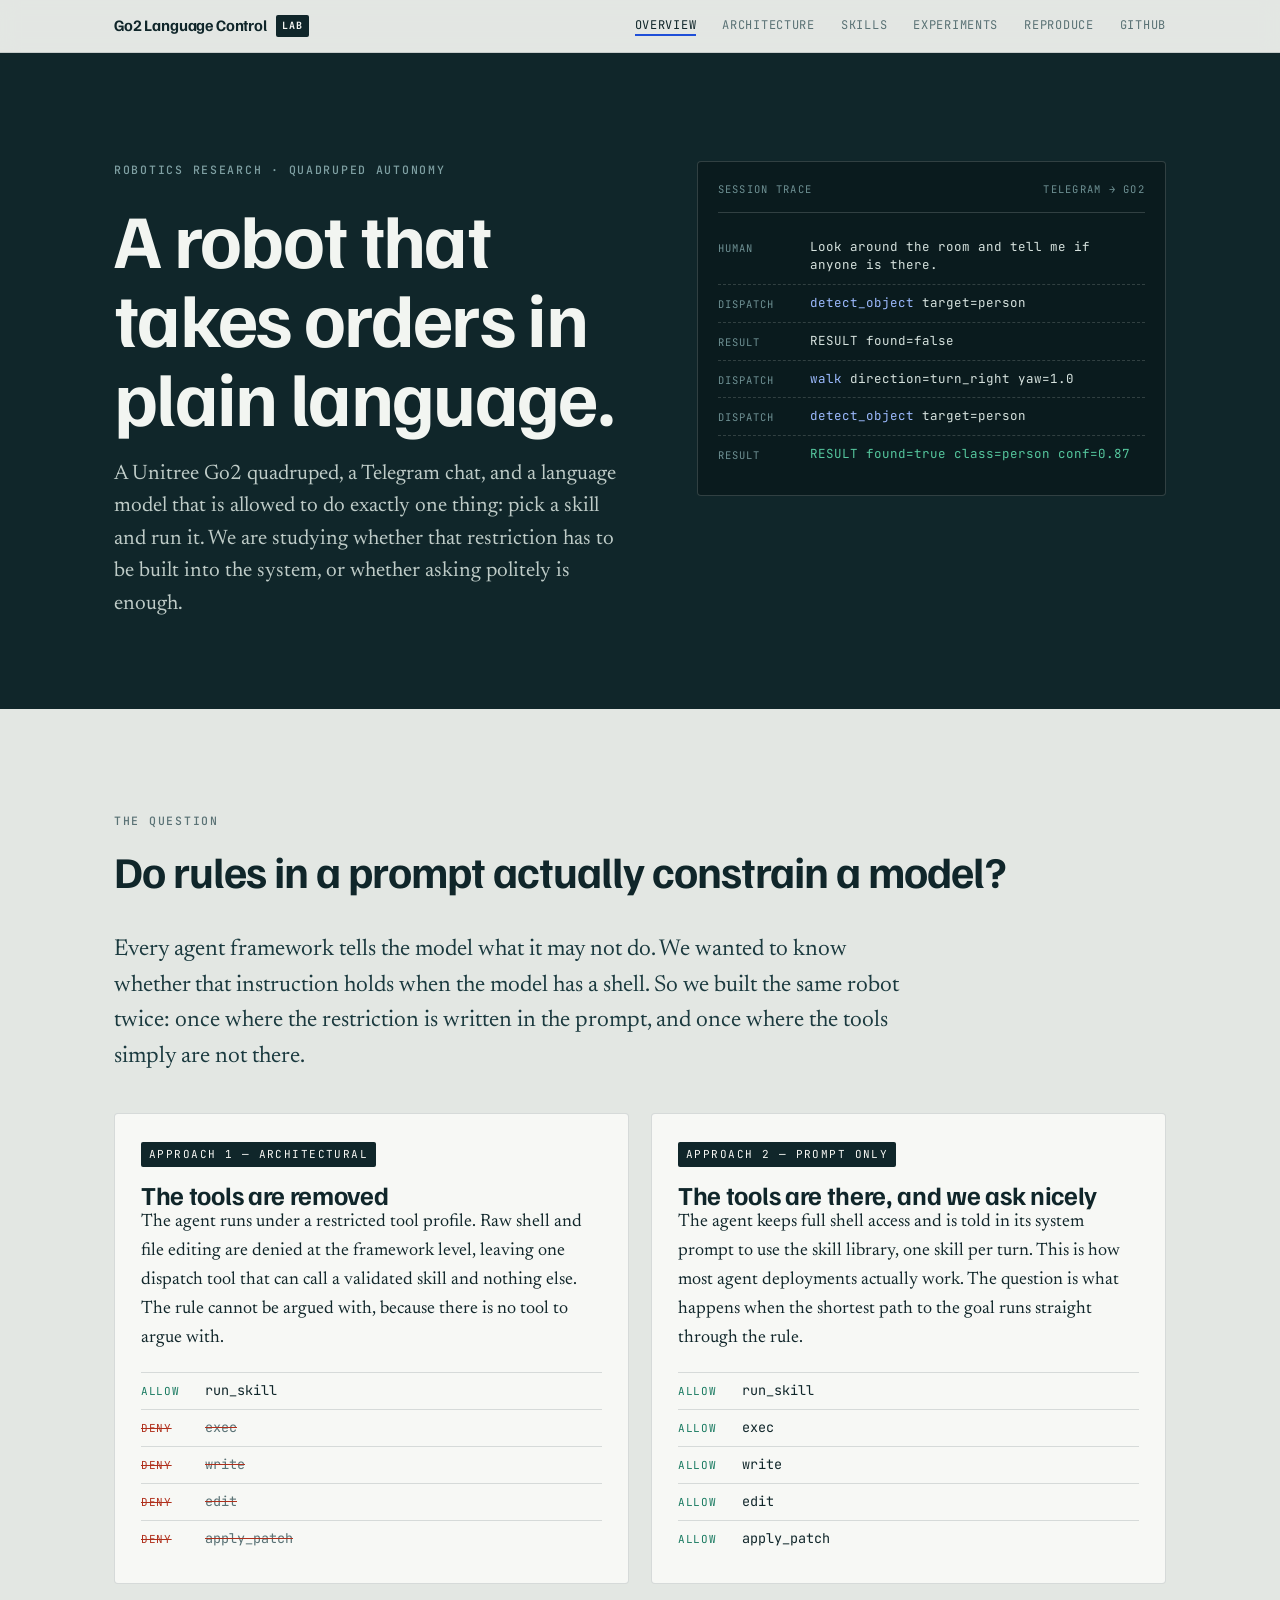
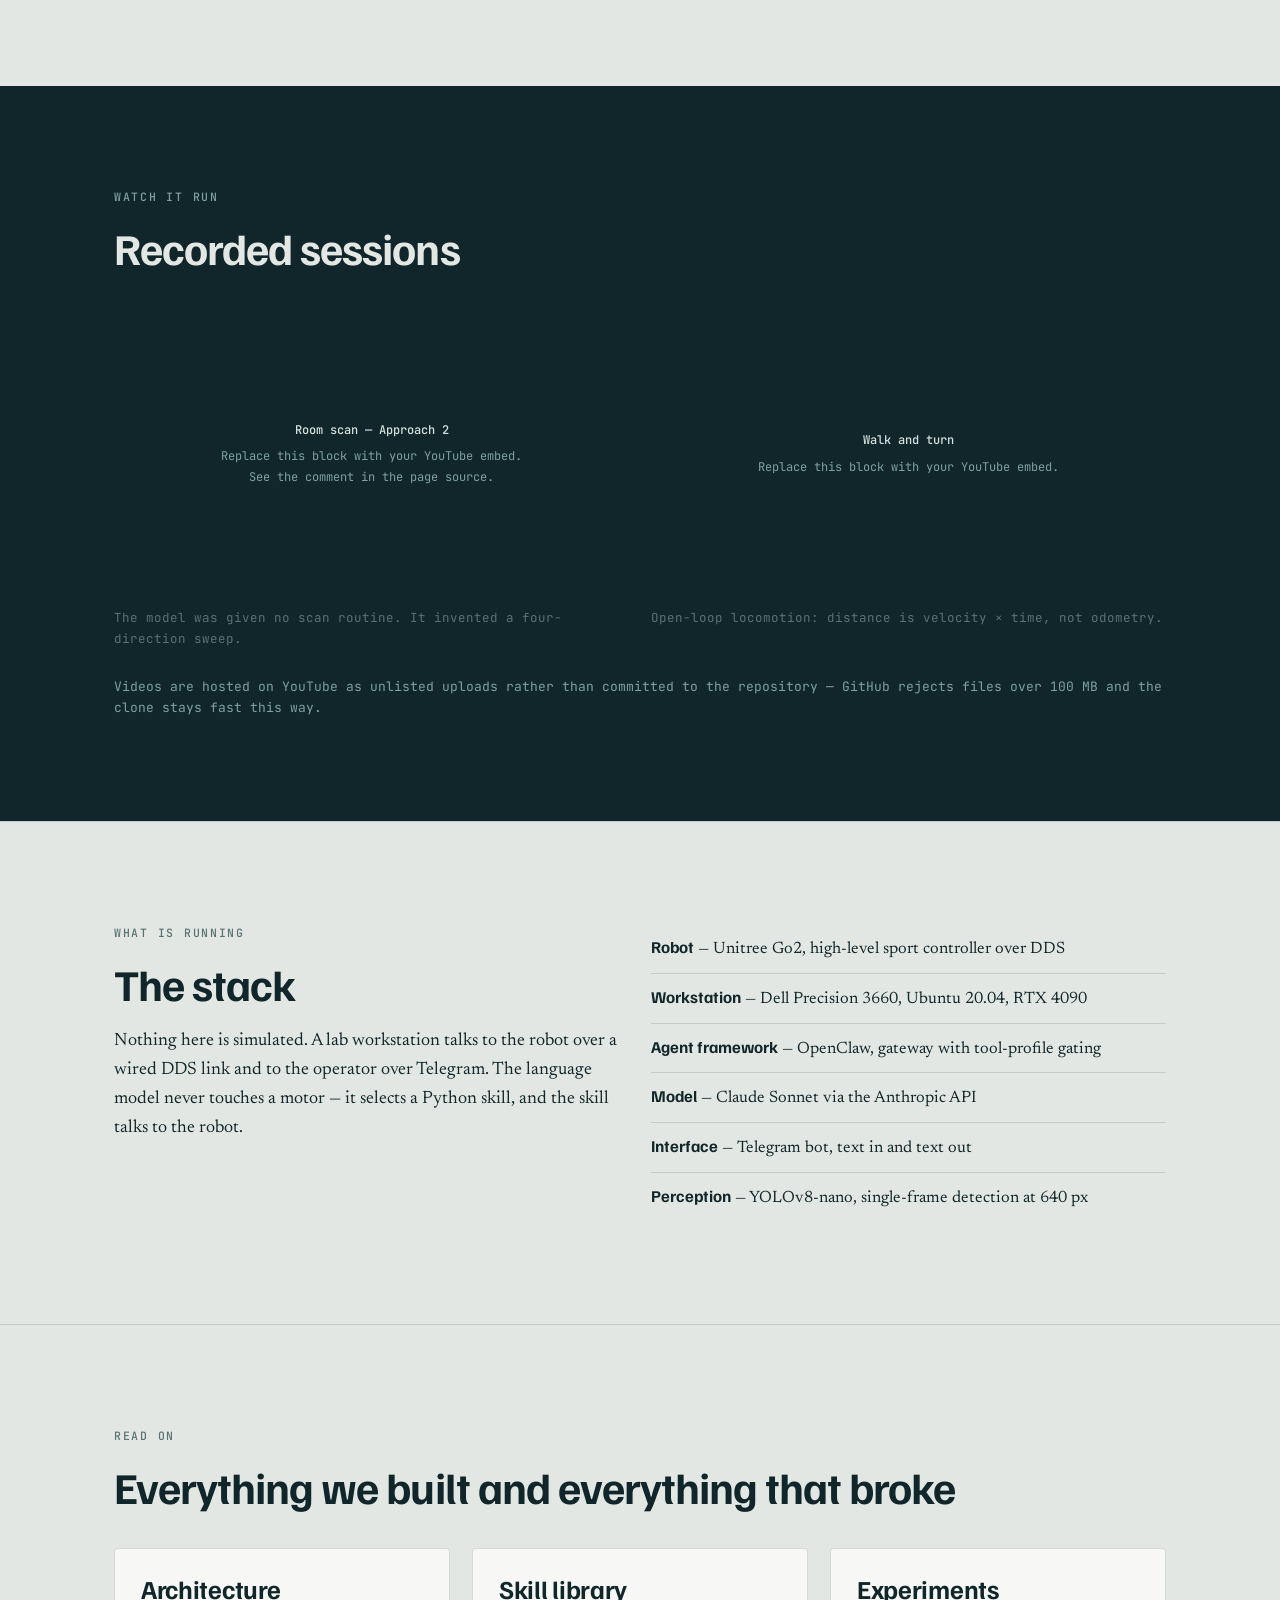
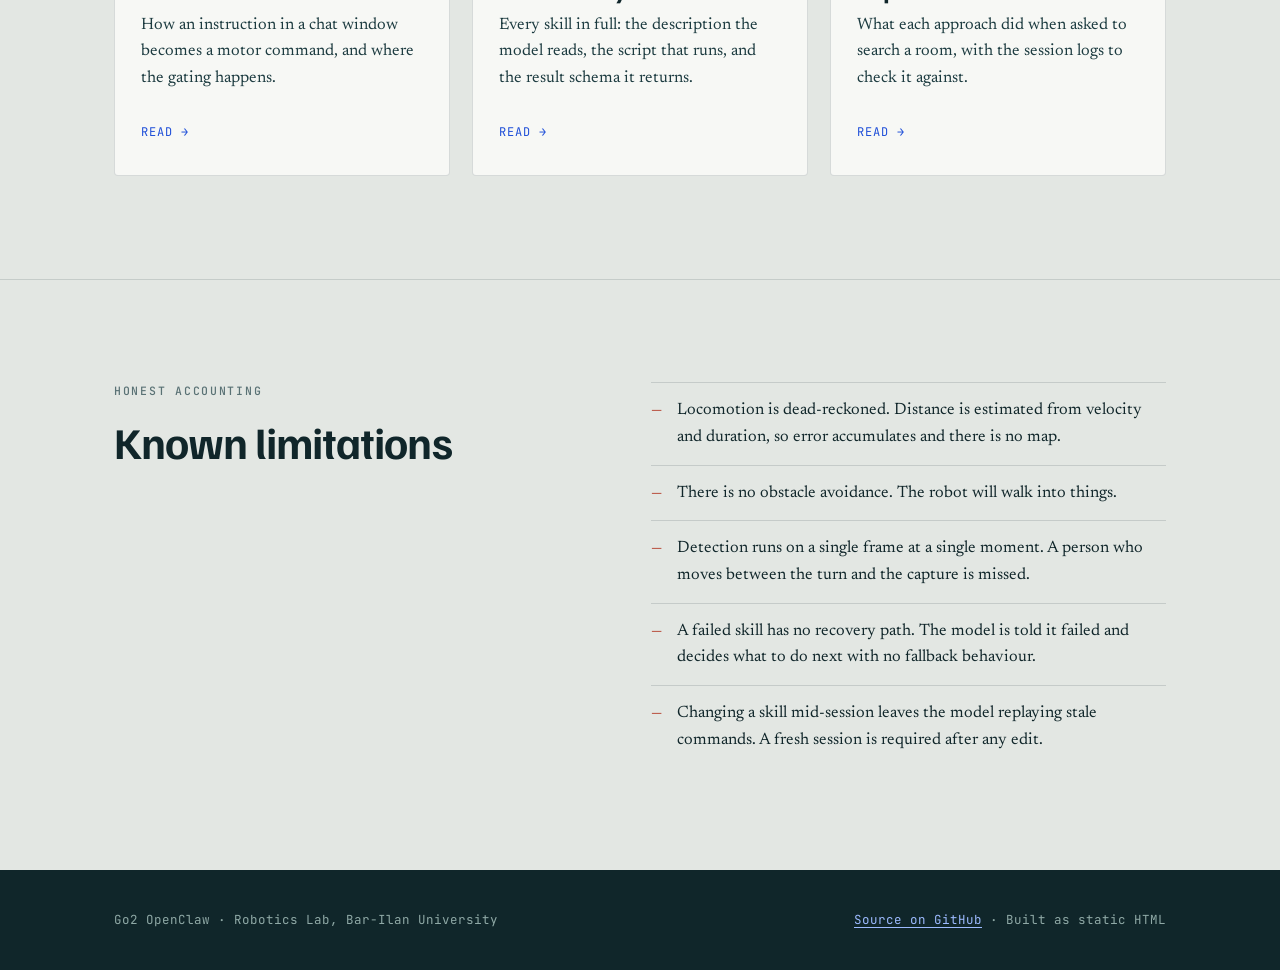
==== docs/index.html @ c18717c2 "adding project website files" ====
<!DOCTYPE html>
<html lang="en">
<head>
<meta charset="utf-8">
<meta name="viewport" content="width=device-width, initial-scale=1">
<title>Natural-Language Control of a Unitree Go2 — Robotics Lab</title>
<meta name="description" content="Controlling a Unitree Go2 quadruped through plain-language instructions, using an LLM dispatcher over a validated skill library.">
<link rel="preconnect" href="https://fonts.googleapis.com">
<link rel="preconnect" href="https://fonts.gstatic.com" crossorigin>
<link href="https://fonts.googleapis.com/css2?family=Familjen+Grotesk:wght@400;500;600;700&family=JetBrains+Mono:wght@400;500&family=Newsreader:opsz,wght@6..72,300;6..72,400;6..72,500&display=swap" rel="stylesheet">
<link rel="stylesheet" href="style.css">
</head>
<body>

<header class="topbar">
  <div class="topbar-inner">
    <a class="mark" href="index.html">Go2 Language Control <span>LAB</span></a>
    <a class="navlink" href="index.html" aria-current="page">Overview</a>
    <a class="navlink" href="architecture.html">Architecture</a>
    <a class="navlink" href="skills.html">Skills</a>
    <a class="navlink" href="experiments.html">Experiments</a>
    <a class="navlink" href="reproduce.html">Reproduce</a>
    <a class="navlink" href="https://github.com/TamirAshwal/Go2">GitHub</a>
  </div>
</header>

<section class="hero">
  <div class="wrap hero-grid">
    <div>
      <p class="eyebrow">Robotics research · Quadruped autonomy</p>
      <h1>A robot that takes orders in plain language.</h1>
      <p class="hero-sub">
        A Unitree Go2 quadruped, a Telegram chat, and a language model that is allowed to
        do exactly one thing: pick a skill and run it. We are studying whether that
        restriction has to be built into the system, or whether asking politely is enough.
      </p>
    </div>

    <div class="trace" aria-label="Example dispatch trace from a live session">
      <div class="trace-head"><span>Session trace</span><span>Telegram → Go2</span></div>
      <div class="step">
        <div class="step-tag">Human</div>
        <div class="step-body">Look around the room and tell me if anyone is there.</div>
      </div>
      <div class="step">
        <div class="step-tag">Dispatch</div>
        <div class="step-body"><em>detect_object</em> target=person</div>
      </div>
      <div class="step">
        <div class="step-tag">Result</div>
        <div class="step-body">RESULT found=false</div>
      </div>
      <div class="step">
        <div class="step-tag">Dispatch</div>
        <div class="step-body"><em>walk</em> direction=turn_right yaw=1.0</div>
      </div>
      <div class="step">
        <div class="step-tag">Dispatch</div>
        <div class="step-body"><em>detect_object</em> target=person</div>
      </div>
      <div class="step">
        <div class="step-tag">Result</div>
        <div class="step-body"><span class="ok">RESULT found=true class=person conf=0.87</span></div>
      </div>
    </div>
  </div>
</section>

<section class="band band-first">
  <div class="wrap">
    <div class="section-head">
      <p class="eyebrow">The question</p>
      <h2>Do rules in a prompt actually constrain a model?</h2>
    </div>

    <p class="lede" style="margin-bottom:38px;">
      Every agent framework tells the model what it may not do. We wanted to know whether
      that instruction holds when the model has a shell. So we built the same robot twice:
      once where the restriction is written in the prompt, and once where the tools simply
      are not there.
    </p>

    <div class="grid g2">
      <div class="approach">
        <span class="approach-tag">Approach 1 — architectural</span>
        <h3>The tools are removed</h3>
        <p>The agent runs under a restricted tool profile. Raw shell and file editing are
        denied at the framework level, leaving one dispatch tool that can call a validated
        skill and nothing else. The rule cannot be argued with, because there is no tool to
        argue with.</p>
        <ul class="tools">
          <li class="allow">run_skill</li>
          <li class="deny">exec</li>
          <li class="deny">write</li>
          <li class="deny">edit</li>
          <li class="deny">apply_patch</li>
        </ul>
      </div>

      <div class="approach">
        <span class="approach-tag">Approach 2 — prompt only</span>
        <h3>The tools are there, and we ask nicely</h3>
        <p>The agent keeps full shell access and is told in its system prompt to use the
        skill library, one skill per turn. This is how most agent deployments actually work.
        The question is what happens when the shortest path to the goal runs straight
        through the rule.</p>
        <ul class="tools">
          <li class="allow">run_skill</li>
          <li class="allow">exec</li>
          <li class="allow">write</li>
          <li class="allow">edit</li>
          <li class="allow">apply_patch</li>
        </ul>
      </div>
    </div>
  </div>
</section>

<section class="band band-dark">
  <div class="wrap">
    <div class="section-head">
      <p class="eyebrow">Watch it run</p>
      <h2>Recorded sessions</h2>
    </div>

    <div class="grid g2">
      <figure>
        <div class="video">
          <p class="video-hint"><strong>Room scan — Approach 2</strong>
          Replace this block with your YouTube embed.<br>
          See the comment in the page source.</p>
          <!--
            To embed: delete the <p class="video-hint"> above and paste
            <iframe src="https://www.youtube.com/embed/VIDEO_ID" title="Room scan"
                    allow="accelerometer; clipboard-write; encrypted-media; picture-in-picture"
                    allowfullscreen></iframe>
          -->
        </div>
        <figcaption>The model was given no scan routine. It invented a four-direction sweep.</figcaption>
      </figure>

      <figure>
        <div class="video">
          <p class="video-hint"><strong>Walk and turn</strong>
          Replace this block with your YouTube embed.</p>
        </div>
        <figcaption>Open-loop locomotion: distance is velocity × time, not odometry.</figcaption>
      </figure>
    </div>

    <p class="note" style="margin-top:28px;">
      Videos are hosted on YouTube as unlisted uploads rather than committed to the repository —
      GitHub rejects files over 100&nbsp;MB and the clone stays fast this way.
    </p>
  </div>
</section>

<section class="band">
  <div class="wrap">
    <div class="grid g2">
      <div>
        <p class="eyebrow">What is running</p>
        <h2>The stack</h2>
        <p class="measure" style="margin-top:20px;">
          Nothing here is simulated. A lab workstation talks to the robot over a wired DDS
          link and to the operator over Telegram. The language model never touches a motor —
          it selects a Python skill, and the skill talks to the robot.
        </p>
      </div>
      <ul class="stack-list">
        <li><b>Robot</b> — Unitree Go2, high-level sport controller over DDS</li>
        <li><b>Workstation</b> — Dell Precision 3660, Ubuntu 20.04, RTX 4090</li>
        <li><b>Agent framework</b> — OpenClaw, gateway with tool-profile gating</li>
        <li><b>Model</b> — Claude Sonnet via the Anthropic API</li>
        <li><b>Interface</b> — Telegram bot, text in and text out</li>
        <li><b>Perception</b> — YOLOv8-nano, single-frame detection at 640&nbsp;px</li>
      </ul>
    </div>
  </div>
</section>

<section class="band">
  <div class="wrap">
    <div class="section-head">
      <p class="eyebrow">Read on</p>
      <h2>Everything we built and everything that broke</h2>
    </div>
    <div class="grid g3">
      <a class="card" href="architecture.html">
        <h3>Architecture</h3>
        <p>How an instruction in a chat window becomes a motor command, and where the
        gating happens.</p>
        <span class="go">Read →</span>
      </a>
      <a class="card" href="skills.html">
        <h3>Skill library</h3>
        <p>Every skill in full: the description the model reads, the script that runs, and
        the result schema it returns.</p>
        <span class="go">Read →</span>
      </a>
      <a class="card" href="experiments.html">
        <h3>Experiments</h3>
        <p>What each approach did when asked to search a room, with the session logs to
        check it against.</p>
        <span class="go">Read →</span>
      </a>
    </div>
  </div>
</section>

<section class="band">
  <div class="wrap">
    <div class="grid g2">
      <div>
        <p class="eyebrow">Honest accounting</p>
        <h2>Known limitations</h2>
      </div>
      <ul class="limits">
        <li>Locomotion is dead-reckoned. Distance is estimated from velocity and duration, so error accumulates and there is no map.</li>
        <li>There is no obstacle avoidance. The robot will walk into things.</li>
        <li>Detection runs on a single frame at a single moment. A person who moves between the turn and the capture is missed.</li>
        <li>A failed skill has no recovery path. The model is told it failed and decides what to do next with no fallback behaviour.</li>
        <li>Changing a skill mid-session leaves the model replaying stale commands. A fresh session is required after any edit.</li>
      </ul>
    </div>
  </div>
</section>

<footer class="site-foot">
  <div class="wrap">
    <span>Go2 OpenClaw · Robotics Lab, Bar-Ilan University</span>
    <span><a href="https://github.com/TamirAshwal/Go2">Source on GitHub</a> · Built as static HTML</span>
  </div>
</footer>

</body>
</html>
---- docs/style.css ----
/* ============================================================
   Go2 Language Control — project site
   Palette and type tokens
   ============================================================ */

:root {
  --ash:      #E3E7E3;
  --ash-deep: #D2D8D2;
  --paper:    #F7F8F5;
  --ink:      #10262A;
  --ink-soft: #1B3A3F;
  --muted:    #5A7275;
  --cobalt:   #1F4FD8;
  --allow:    #17795F;
  --deny:     #B0301C;
  --hair:     rgba(16, 38, 42, 0.14);
  --hair-dk:  rgba(227, 231, 227, 0.18);

  --display: "Familjen Grotesk", "Helvetica Neue", Arial, sans-serif;
  --body:    "Newsreader", Georgia, serif;
  --mono:    "JetBrains Mono", ui-monospace, "SF Mono", Menlo, monospace;

  --gutter: clamp(20px, 5vw, 72px);
  --maxw: 1180px;
}

* { box-sizing: border-box; }

html { -webkit-text-size-adjust: 100%; scroll-behavior: smooth; }

body {
  margin: 0;
  background: var(--ash);
  color: var(--ink);
  font-family: var(--body);
  font-size: 18px;
  line-height: 1.62;
  font-optical-sizing: auto;
}

img { max-width: 100%; display: block; }

a { color: var(--cobalt); text-decoration-thickness: 1px; text-underline-offset: 3px; }
a:hover { text-decoration-thickness: 2px; }

:focus-visible {
  outline: 2px solid var(--cobalt);
  outline-offset: 3px;
}

/* ---------- shared layout ---------- */

.wrap {
  max-width: var(--maxw);
  margin: 0 auto;
  padding-left: var(--gutter);
  padding-right: var(--gutter);
}

.band { padding: clamp(56px, 8vw, 104px) 0; border-top: 1px solid var(--hair); }
.band-first { border-top: none; }
.band-dark { background: var(--ink); color: var(--ash); border-top: none; }
.band-dark a { color: #9DBBFF; }

/* ---------- type ---------- */

h1, h2, h3, h4 {
  font-family: var(--display);
  font-weight: 700;
  letter-spacing: -0.022em;
  line-height: 1.04;
  margin: 0;
}

h1 { font-size: clamp(38px, 6.4vw, 76px); }
h2 { font-size: clamp(28px, 3.9vw, 44px); }
h3 { font-size: clamp(20px, 2.3vw, 26px); letter-spacing: -0.012em; }
h4 { font-size: 17px; letter-spacing: -0.005em; }

p { margin: 0 0 1.05em; }
p:last-child { margin-bottom: 0; }

.eyebrow {
  font-family: var(--mono);
  font-size: 11.5px;
  font-weight: 500;
  letter-spacing: 0.15em;
  text-transform: uppercase;
  color: var(--muted);
  margin: 0 0 18px;
}
.band-dark .eyebrow { color: #7FA0A3; }

.lede {
  font-size: clamp(19px, 2.1vw, 23px);
  line-height: 1.55;
  color: var(--ink-soft);
  max-width: 62ch;
}
.band-dark .lede { color: #C3CFCB; }

.measure { max-width: 66ch; }

.note {
  font-family: var(--mono);
  font-size: 13px;
  line-height: 1.6;
  color: var(--muted);
}

/* ---------- top bar ---------- */

.topbar {
  position: sticky;
  top: 0;
  z-index: 40;
  background: rgba(227, 231, 227, 0.92);
  backdrop-filter: blur(9px);
  border-bottom: 1px solid var(--hair);
}

.topbar-inner {
  max-width: var(--maxw);
  margin: 0 auto;
  padding: 13px var(--gutter);
  display: flex;
  align-items: center;
  gap: 26px;
  flex-wrap: wrap;
}

.mark {
  font-family: var(--display);
  font-weight: 700;
  font-size: 16px;
  letter-spacing: -0.01em;
  color: var(--ink);
  text-decoration: none;
  margin-right: auto;
  display: flex;
  align-items: center;
  gap: 9px;
}

.mark span {
  font-family: var(--mono);
  font-size: 10px;
  letter-spacing: 0.1em;
  color: var(--paper);
  background: var(--ink);
  padding: 3px 6px 2px;
  border-radius: 2px;
}

.navlink {
  font-family: var(--mono);
  font-size: 12px;
  letter-spacing: 0.06em;
  text-transform: uppercase;
  color: var(--muted);
  text-decoration: none;
}
.navlink:hover { color: var(--ink); }
.navlink[aria-current="page"] { color: var(--ink); box-shadow: inset 0 -2px 0 var(--cobalt); }

/* ---------- hero ---------- */

.hero {
  background: var(--ink);
  color: var(--ash);
  padding: clamp(56px, 9vw, 108px) 0 clamp(48px, 7vw, 88px);
}

.hero .eyebrow { color: #7FA0A3; }
.hero h1 { color: #F2F5F1; max-width: 15ch; }

.hero-sub {
  margin-top: 24px;
  max-width: 58ch;
  font-size: clamp(18px, 2vw, 21px);
  line-height: 1.55;
  color: #BFCCC8;
}

.hero-grid {
  display: grid;
  grid-template-columns: 1.05fr 0.95fr;
  gap: clamp(32px, 5vw, 64px);
  align-items: start;
}

/* ---------- signature: dispatch trace ---------- */

.trace {
  font-family: var(--mono);
  font-size: 12.5px;
  line-height: 1.5;
  border: 1px solid var(--hair-dk);
  border-radius: 4px;
  background: #0A1B1E;
  padding: 20px 20px 22px;
}

.trace-head {
  display: flex;
  justify-content: space-between;
  font-size: 10.5px;
  letter-spacing: 0.12em;
  text-transform: uppercase;
  color: #6E9093;
  padding-bottom: 14px;
  margin-bottom: 16px;
  border-bottom: 1px solid var(--hair-dk);
}

.step {
  display: grid;
  grid-template-columns: 78px 1fr;
  gap: 14px;
  padding: 9px 0;
  opacity: 0;
  animation: rise 0.5s ease forwards;
}

.step + .step { border-top: 1px dashed var(--hair-dk); }
.step:nth-child(2) { animation-delay: 0.15s; }
.step:nth-child(3) { animation-delay: 0.55s; }
.step:nth-child(4) { animation-delay: 0.95s; }
.step:nth-child(5) { animation-delay: 1.35s; }
.step:nth-child(6) { animation-delay: 1.75s; }

@keyframes rise {
  from { opacity: 0; transform: translateY(6px); }
  to   { opacity: 1; transform: none; }
}

.step-tag {
  color: #6E9093;
  font-size: 10.5px;
  letter-spacing: 0.1em;
  text-transform: uppercase;
  padding-top: 3px;
}

.step-body { color: #D6E2DE; word-break: break-word; }
.step-body em { color: #9DBBFF; font-style: normal; }
.step-body .ok { color: #56C79E; }

@media (prefers-reduced-motion: reduce) {
  html { scroll-behavior: auto; }
  .step { opacity: 1; animation: none; }
}

/* ---------- result line ---------- */

.result {
  font-family: var(--mono);
  font-size: 13px;
  background: var(--ink);
  color: #D6E2DE;
  padding: 12px 15px;
  border-radius: 3px;
  border-left: 3px solid var(--allow);
  overflow-x: auto;
  white-space: pre;
  margin: 0 0 10px;
}
.result:last-child { margin-bottom: 0; }

/* ---------- code block ---------- */

pre {
  font-family: var(--mono);
  font-size: 13px;
  line-height: 1.62;
  background: var(--ink);
  color: #D6E2DE;
  padding: 18px 20px;
  border-radius: 4px;
  overflow-x: auto;
  margin: 0 0 18px;
}
pre:last-child { margin-bottom: 0; }
pre .c { color: #7FA0A3; }

code {
  font-family: var(--mono);
  font-size: 0.86em;
  background: rgba(16, 38, 42, 0.07);
  padding: 2px 5px;
  border-radius: 3px;
}
pre code { background: none; padding: 0; font-size: inherit; }
.band-dark code { background: rgba(227, 231, 227, 0.12); }

/* ---------- grids and cards ---------- */

.grid { display: grid; gap: 22px; }
.g2 { grid-template-columns: repeat(2, 1fr); }
.g3 { grid-template-columns: repeat(3, 1fr); }

.card {
  background: var(--paper);
  border: 1px solid var(--hair);
  border-radius: 4px;
  padding: 26px 26px 28px;
}

.card h3 { margin-bottom: 10px; }
.card p { font-size: 16.5px; color: var(--ink-soft); }

a.card { text-decoration: none; color: inherit; display: block; transition: border-color 0.15s, transform 0.15s; }
a.card:hover { border-color: var(--cobalt); transform: translateY(-2px); }
a.card .go {
  font-family: var(--mono);
  font-size: 12px;
  letter-spacing: 0.08em;
  text-transform: uppercase;
  color: var(--cobalt);
  display: inline-block;
  margin-top: 14px;
}

/* ---------- approach comparison ---------- */

.approach {
  background: var(--paper);
  border: 1px solid var(--hair);
  border-radius: 4px;
  padding: 26px;
}
.approach.is-focus { border-color: var(--ink); border-width: 2px; }

.approach-tag {
  font-family: var(--mono);
  font-size: 11px;
  letter-spacing: 0.13em;
  text-transform: uppercase;
  color: var(--paper);
  background: var(--ink);
  padding: 4px 8px 3px;
  border-radius: 2px;
  display: inline-block;
  margin-bottom: 14px;
}

.tools { list-style: none; margin: 18px 0 0; padding: 0; font-family: var(--mono); font-size: 13.5px; }
.tools li { padding: 7px 0; border-top: 1px solid var(--hair); display: flex; gap: 10px; align-items: baseline; }
.tools li::before { font-size: 11px; letter-spacing: 0.06em; width: 54px; flex: none; }
.tools .allow::before { content: "ALLOW"; color: var(--allow); }
.tools .deny::before  { content: "DENY";  color: var(--deny); }
.tools .deny { color: var(--muted); text-decoration: line-through; text-decoration-color: var(--deny); }

/* ---------- video ---------- */

.video {
  position: relative;
  aspect-ratio: 16 / 9;
  background: var(--ink);
  border-radius: 4px;
  overflow: hidden;
  display: flex;
  align-items: center;
  justify-content: center;
  text-align: center;
  padding: 24px;
}
.video iframe, .video video { position: absolute; inset: 0; width: 100%; height: 100%; border: 0; }
.video-hint { font-family: var(--mono); font-size: 12px; line-height: 1.7; color: #7FA0A3; }
.video-hint strong { color: #D6E2DE; display: block; margin-bottom: 6px; font-weight: 500; }

figure { margin: 0; }
figcaption { font-family: var(--mono); font-size: 12.5px; color: var(--muted); margin-top: 10px; }

/* ---------- table ---------- */

.table { width: 100%; border-collapse: collapse; font-size: 15.5px; }
.table th, .table td { text-align: left; padding: 11px 14px 11px 0; border-bottom: 1px solid var(--hair); vertical-align: top; }
.table th {
  font-family: var(--mono);
  font-size: 11px;
  letter-spacing: 0.11em;
  text-transform: uppercase;
  color: var(--muted);
  font-weight: 500;
}
.table td code { font-size: 13px; }

/* ---------- numbered steps ---------- */

.steps { counter-reset: s; list-style: none; margin: 0; padding: 0; }
.steps > li {
  counter-increment: s;
  border-top: 1px solid var(--hair);
  padding: 24px 0 24px 62px;
  position: relative;
}
.steps > li::before {
  content: counter(s, decimal-leading-zero);
  position: absolute;
  left: 0;
  top: 26px;
  font-family: var(--mono);
  font-size: 12px;
  color: var(--cobalt);
  letter-spacing: 0.06em;
}
.steps h3 { margin-bottom: 10px; }

/* ---------- misc ---------- */

.stack-list { list-style: none; margin: 0; padding: 0; font-size: 16.5px; }
.stack-list li { padding: 10px 0; border-top: 1px solid var(--hair); }
.stack-list li:first-child { border-top: none; }
.stack-list b { font-family: var(--display); font-weight: 700; }

.limits { list-style: none; margin: 0; padding: 0; }
.limits li { padding: 14px 0 14px 26px; border-top: 1px solid var(--hair); position: relative; font-size: 16.5px; }
.limits li::before { content: "—"; position: absolute; left: 0; color: var(--deny); }

.section-head { margin-bottom: 38px; }

.site-foot {
  background: var(--ink);
  color: #8FA9A6;
  font-family: var(--mono);
  font-size: 12.5px;
  padding: 40px 0;
}
.site-foot .wrap { display: flex; justify-content: space-between; gap: 20px; flex-wrap: wrap; }
.site-foot a { color: #9DBBFF; }

/* ---------- dark-section overrides ---------- */

.band-dark pre,
.band-dark .result {
  background: #0A1B1E;
  border: 1px solid var(--hair-dk);
}
.band-dark .result { border-left: 3px solid var(--allow); }
.band-dark .steps > li { border-top-color: var(--hair-dk); }
.band-dark .steps > li::before { color: #9DBBFF; }
.band-dark .note { color: #7FA0A3; }
.band-dark .table th,
.band-dark .table td { border-bottom-color: var(--hair-dk); }
.band-dark .table th { color: #7FA0A3; }

/* ---------- responsive ---------- */

@media (max-width: 900px) {
  .hero-grid, .g2, .g3 { grid-template-columns: 1fr; }
}

@media (max-width: 560px) {
  body { font-size: 17px; }
  .topbar-inner { gap: 16px; }
  .step { grid-template-columns: 62px 1fr; gap: 10px; }
}
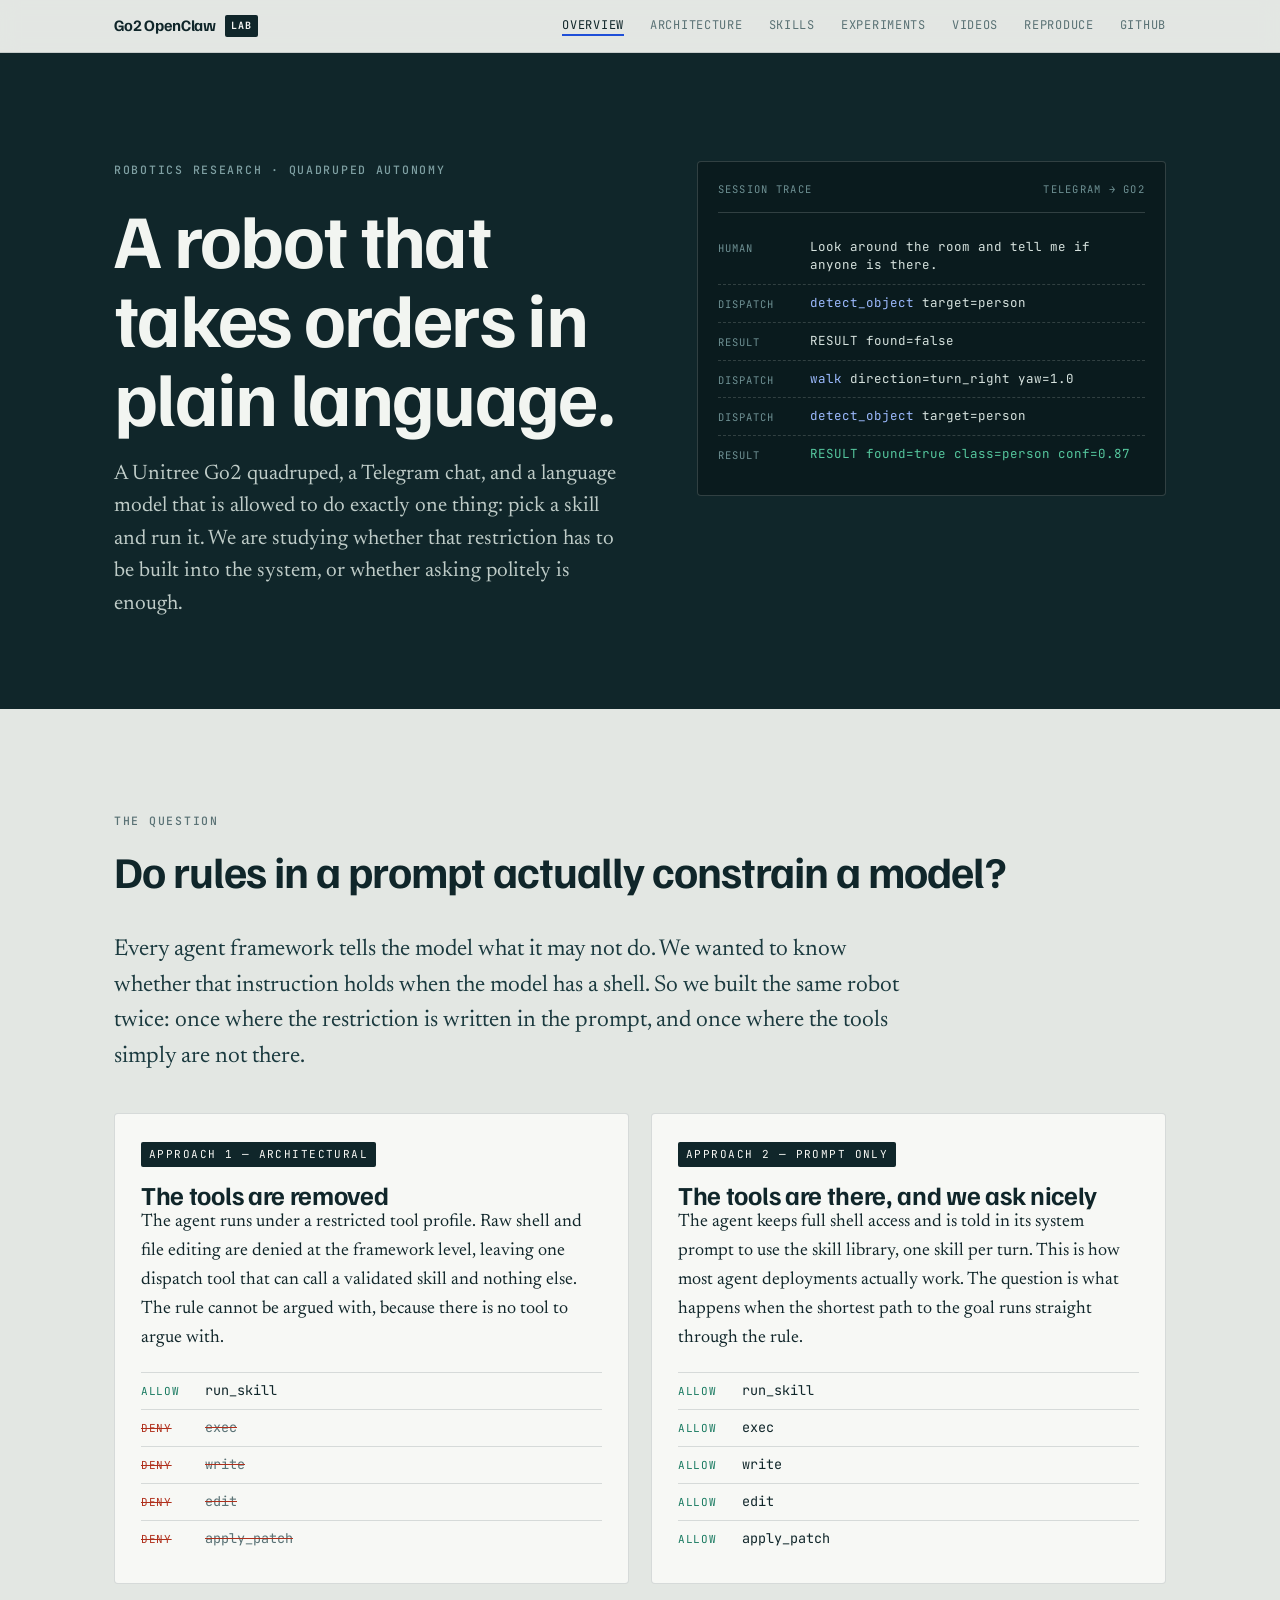
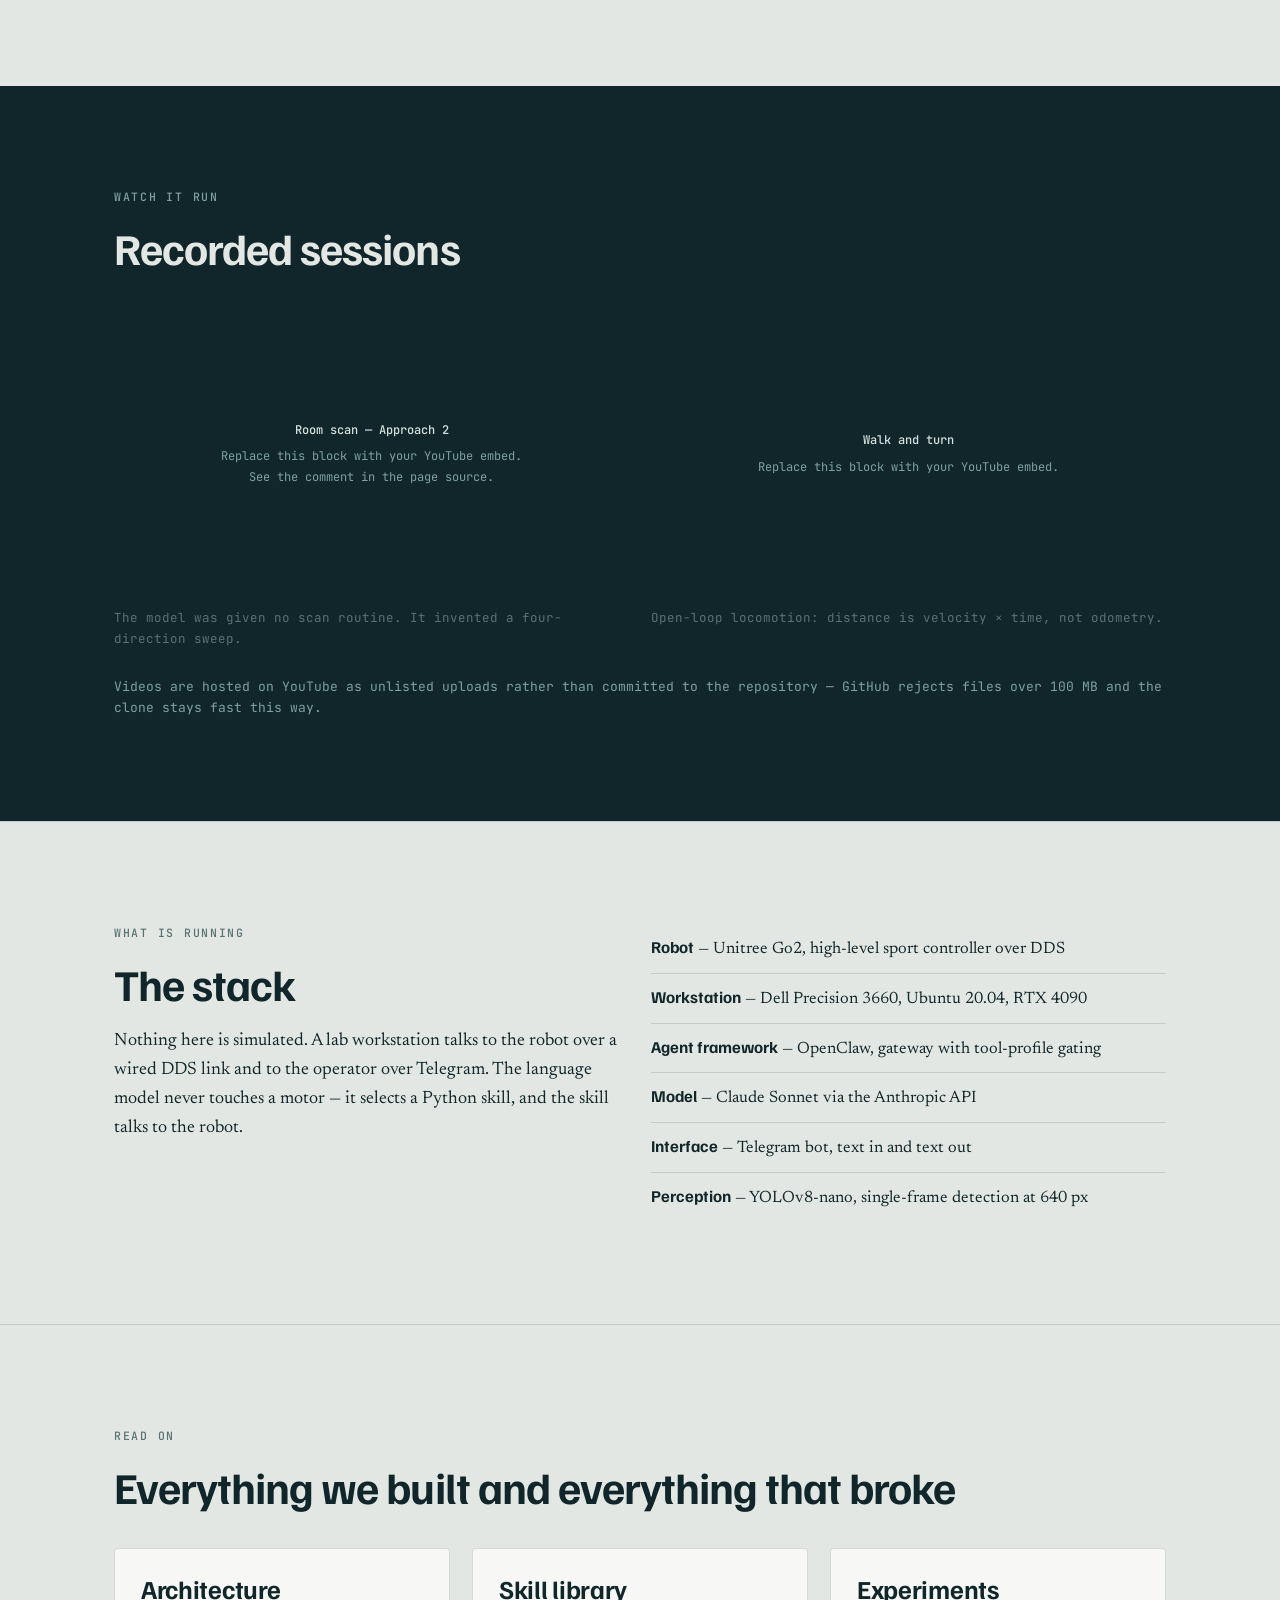
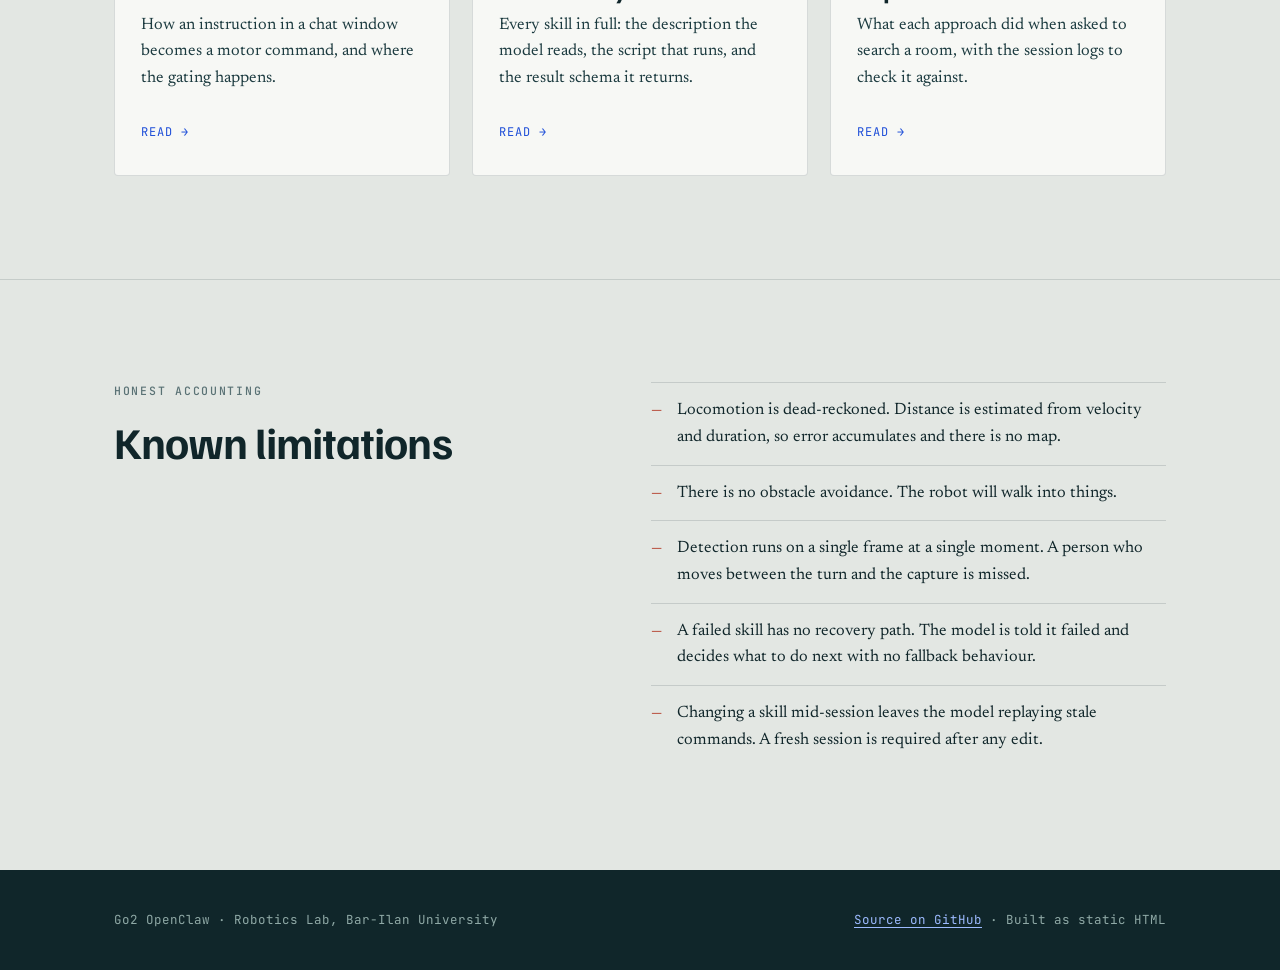
==== commit 563c964f: "adding videos page and replacing" language control" to "openclaw"" ====
--- a/docs/index.html
+++ b/docs/index.html
@@ -14,11 +14,12 @@
 
 <header class="topbar">
   <div class="topbar-inner">
-    <a class="mark" href="index.html">Go2 Language Control <span>LAB</span></a>
+    <a class="mark" href="index.html">Go2 OpenClaw <span>LAB</span></a>
     <a class="navlink" href="index.html" aria-current="page">Overview</a>
     <a class="navlink" href="architecture.html">Architecture</a>
     <a class="navlink" href="skills.html">Skills</a>
     <a class="navlink" href="experiments.html">Experiments</a>
+    <a class="navlink" href="videos.html">Videos</a>
     <a class="navlink" href="reproduce.html">Reproduce</a>
     <a class="navlink" href="https://github.com/TamirAshwal/Go2">GitHub</a>
   </div>
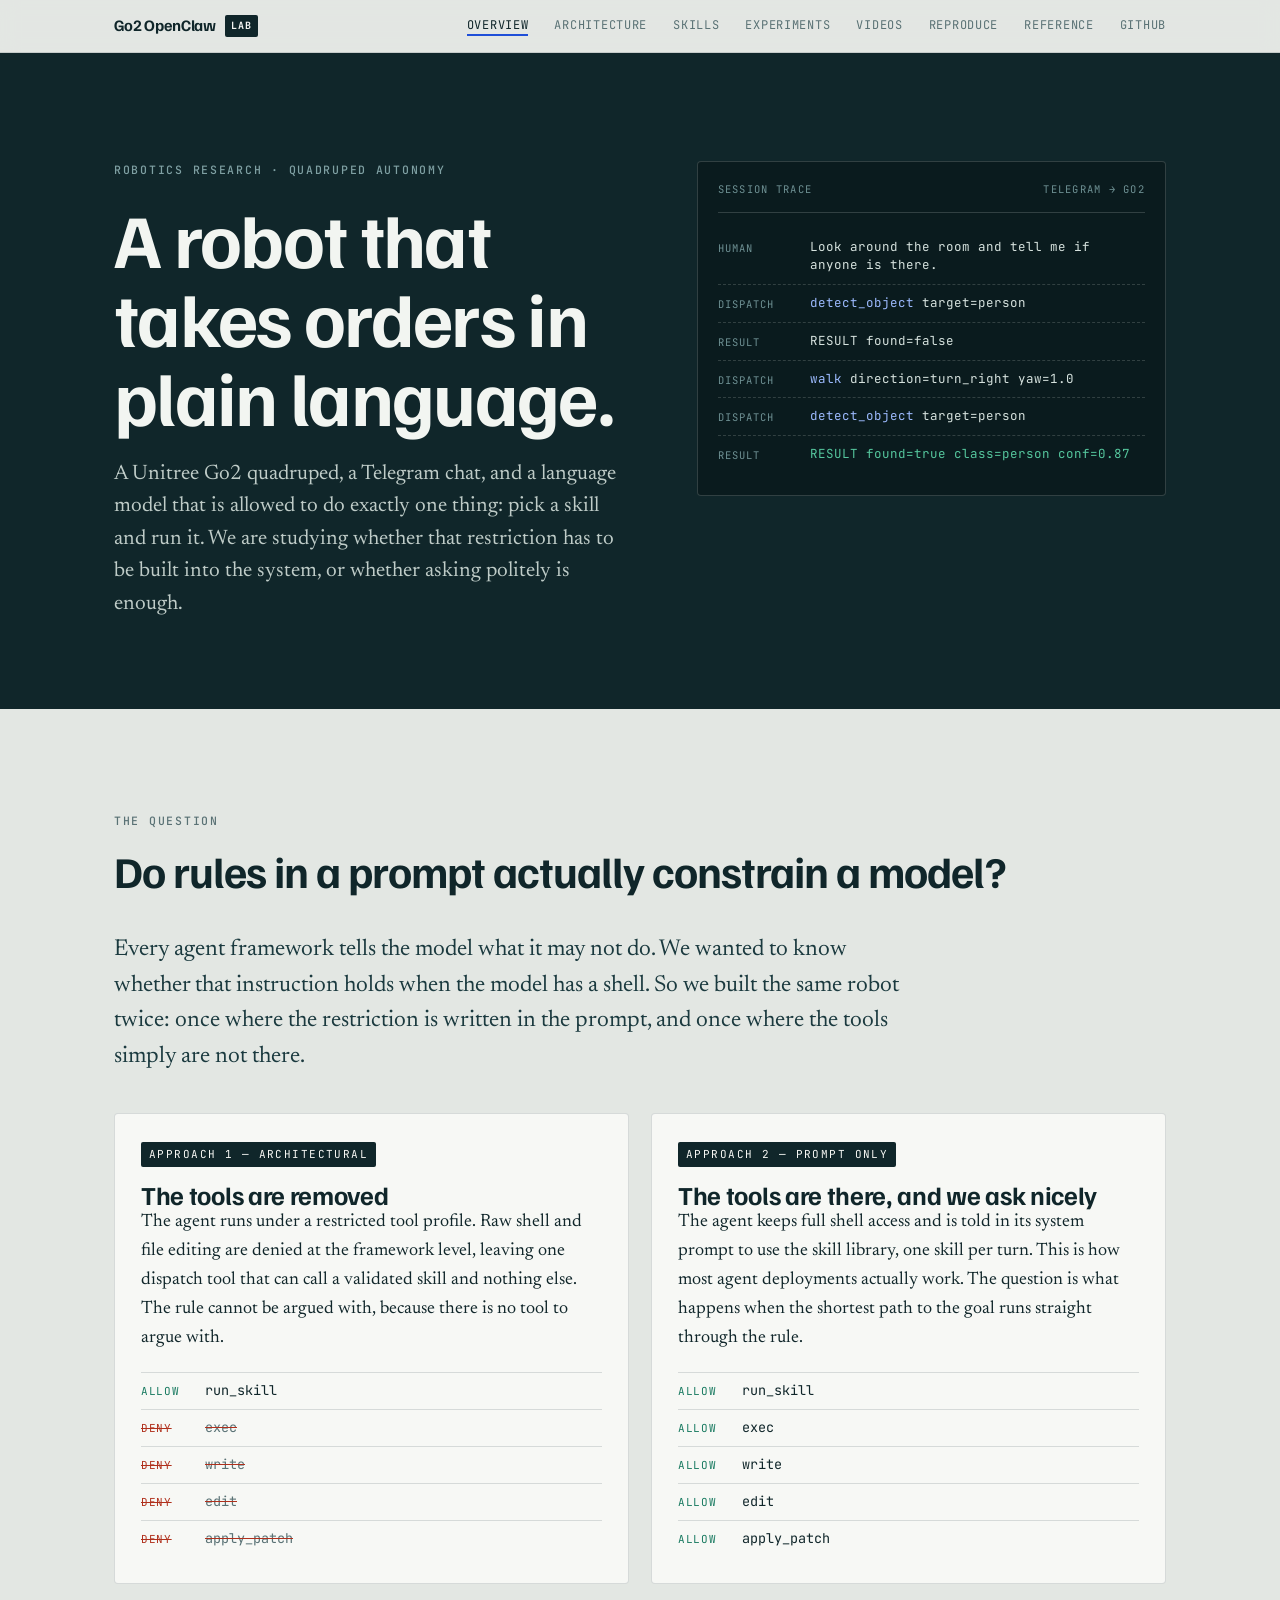
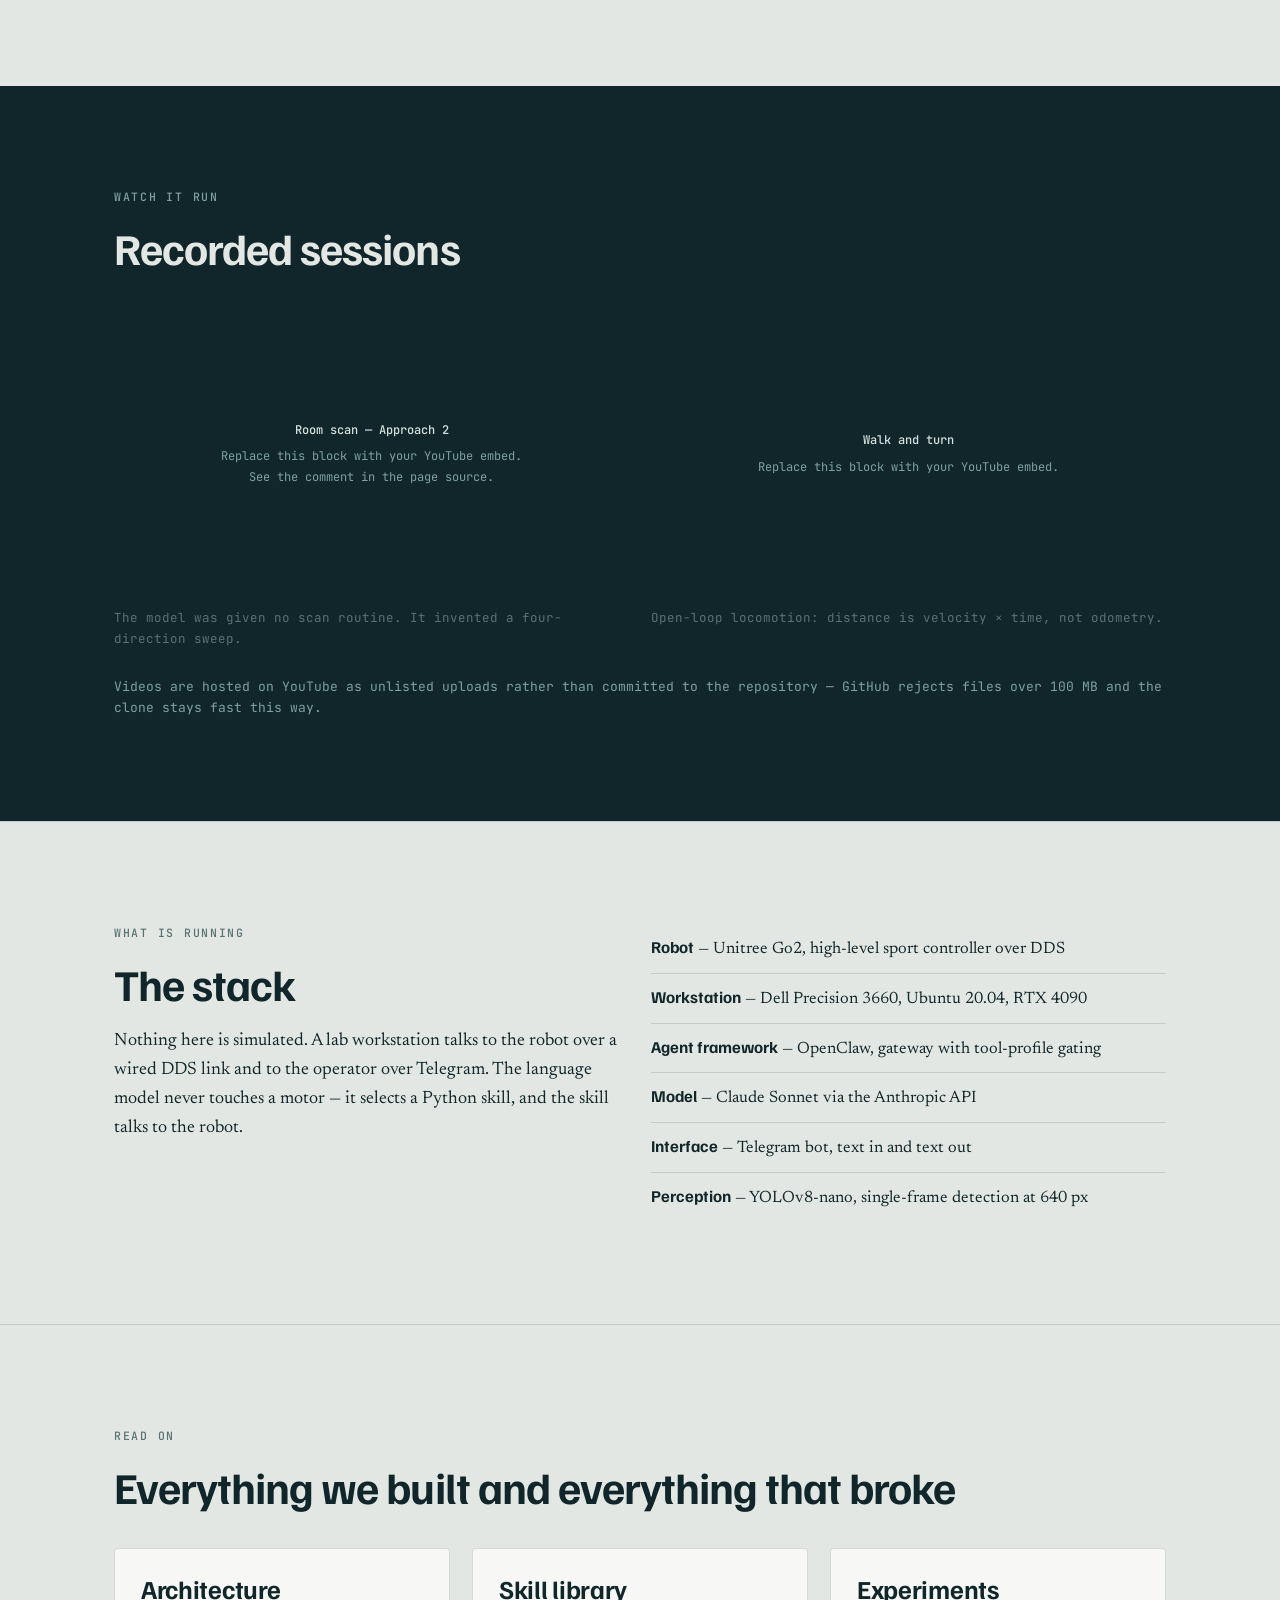
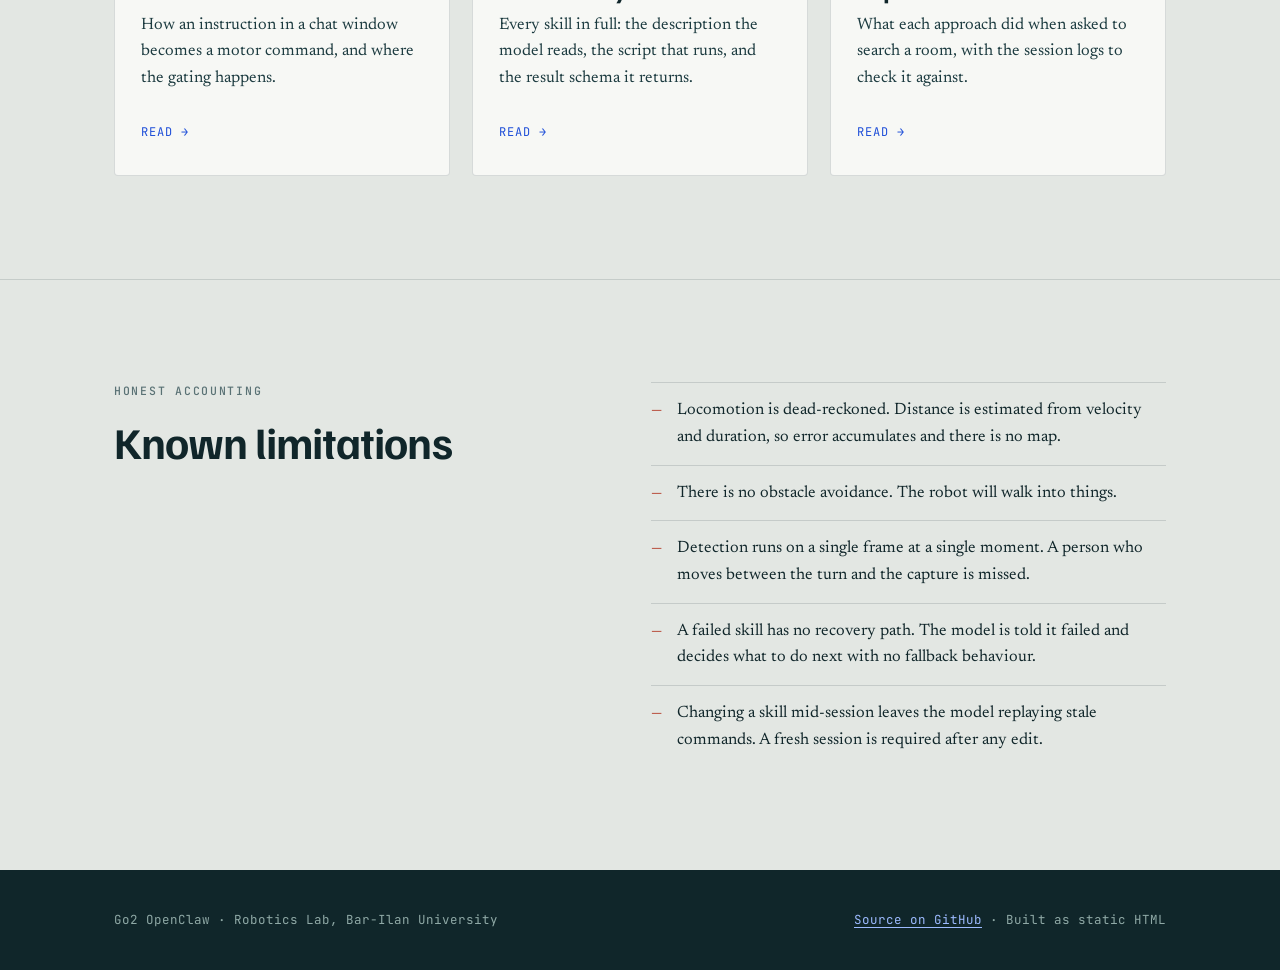
==== commit bbb97a97: "adding reference page" ====
--- a/docs/index.html
+++ b/docs/index.html
@@ -21,6 +21,7 @@
     <a class="navlink" href="experiments.html">Experiments</a>
     <a class="navlink" href="videos.html">Videos</a>
     <a class="navlink" href="reproduce.html">Reproduce</a>
+    <a class="navlink" href="reference.html">Reference</a>
     <a class="navlink" href="https://github.com/TamirAshwal/Go2">GitHub</a>
   </div>
 </header>
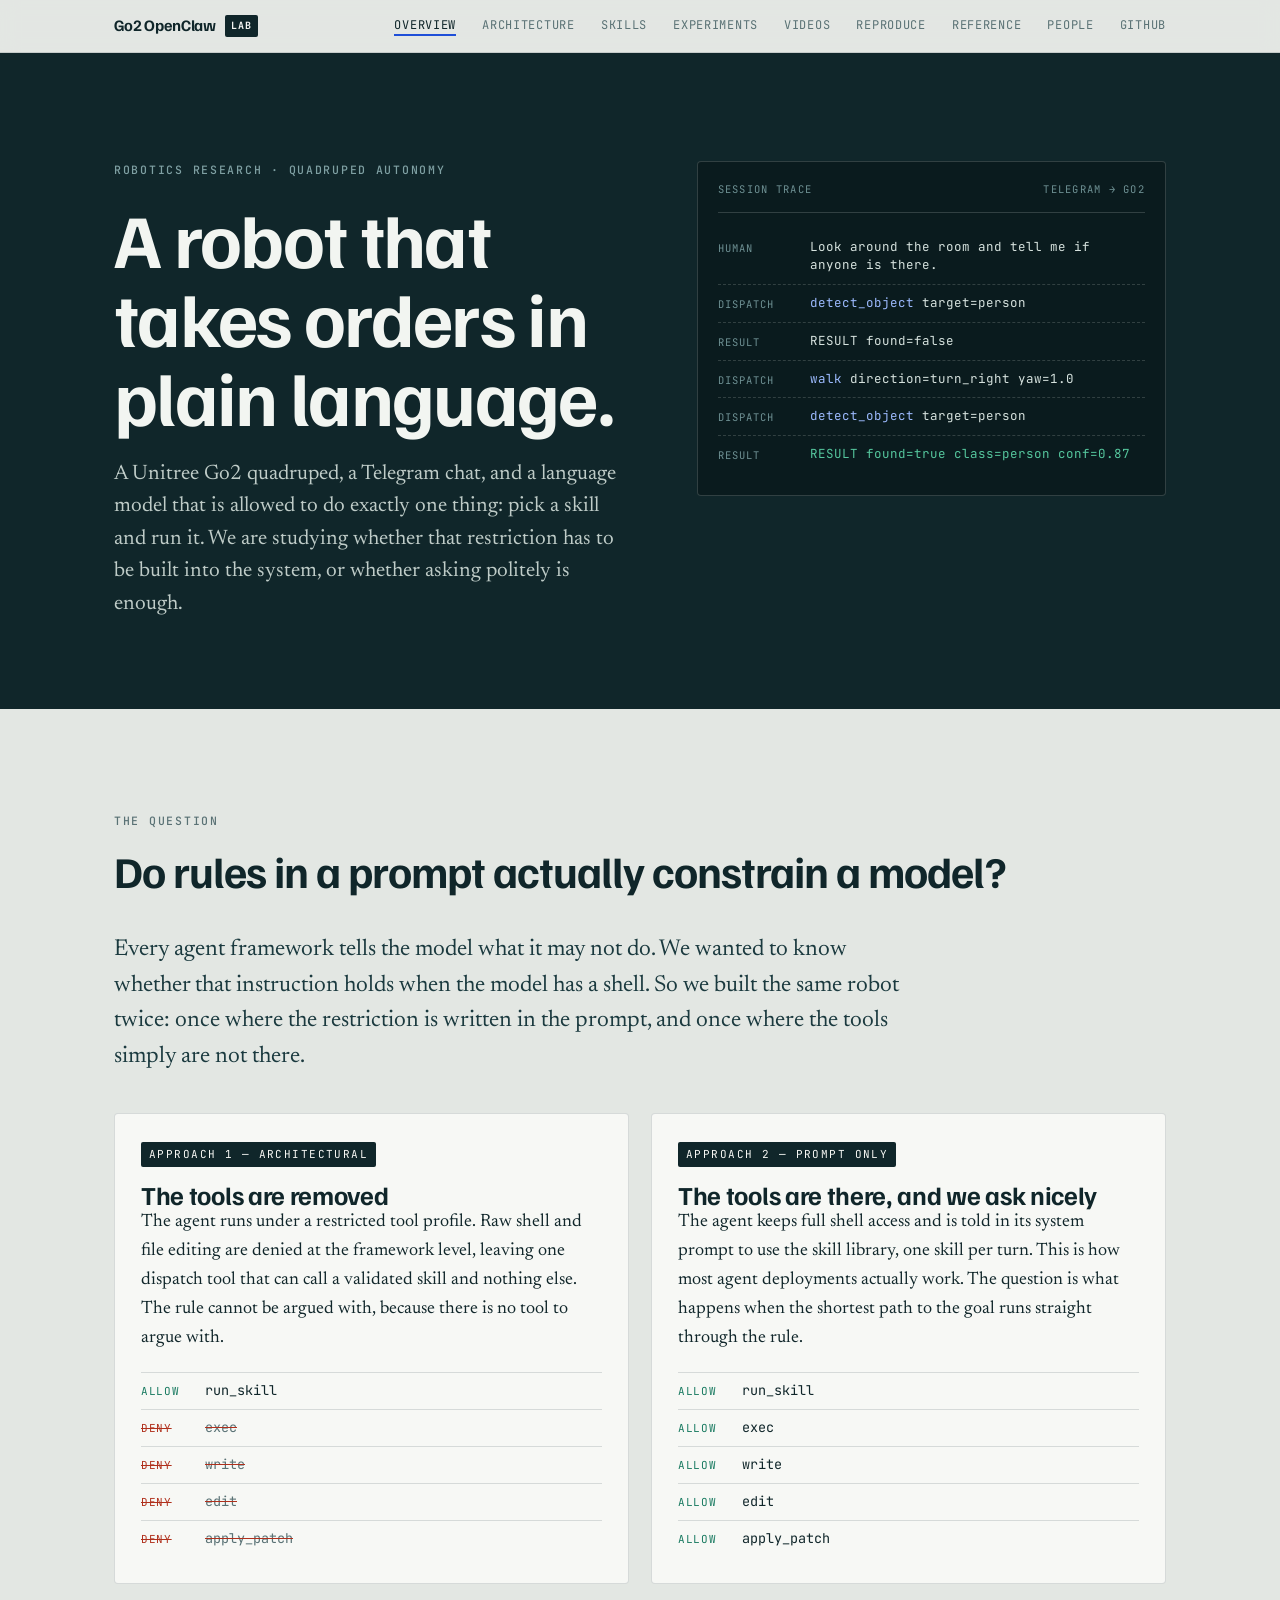
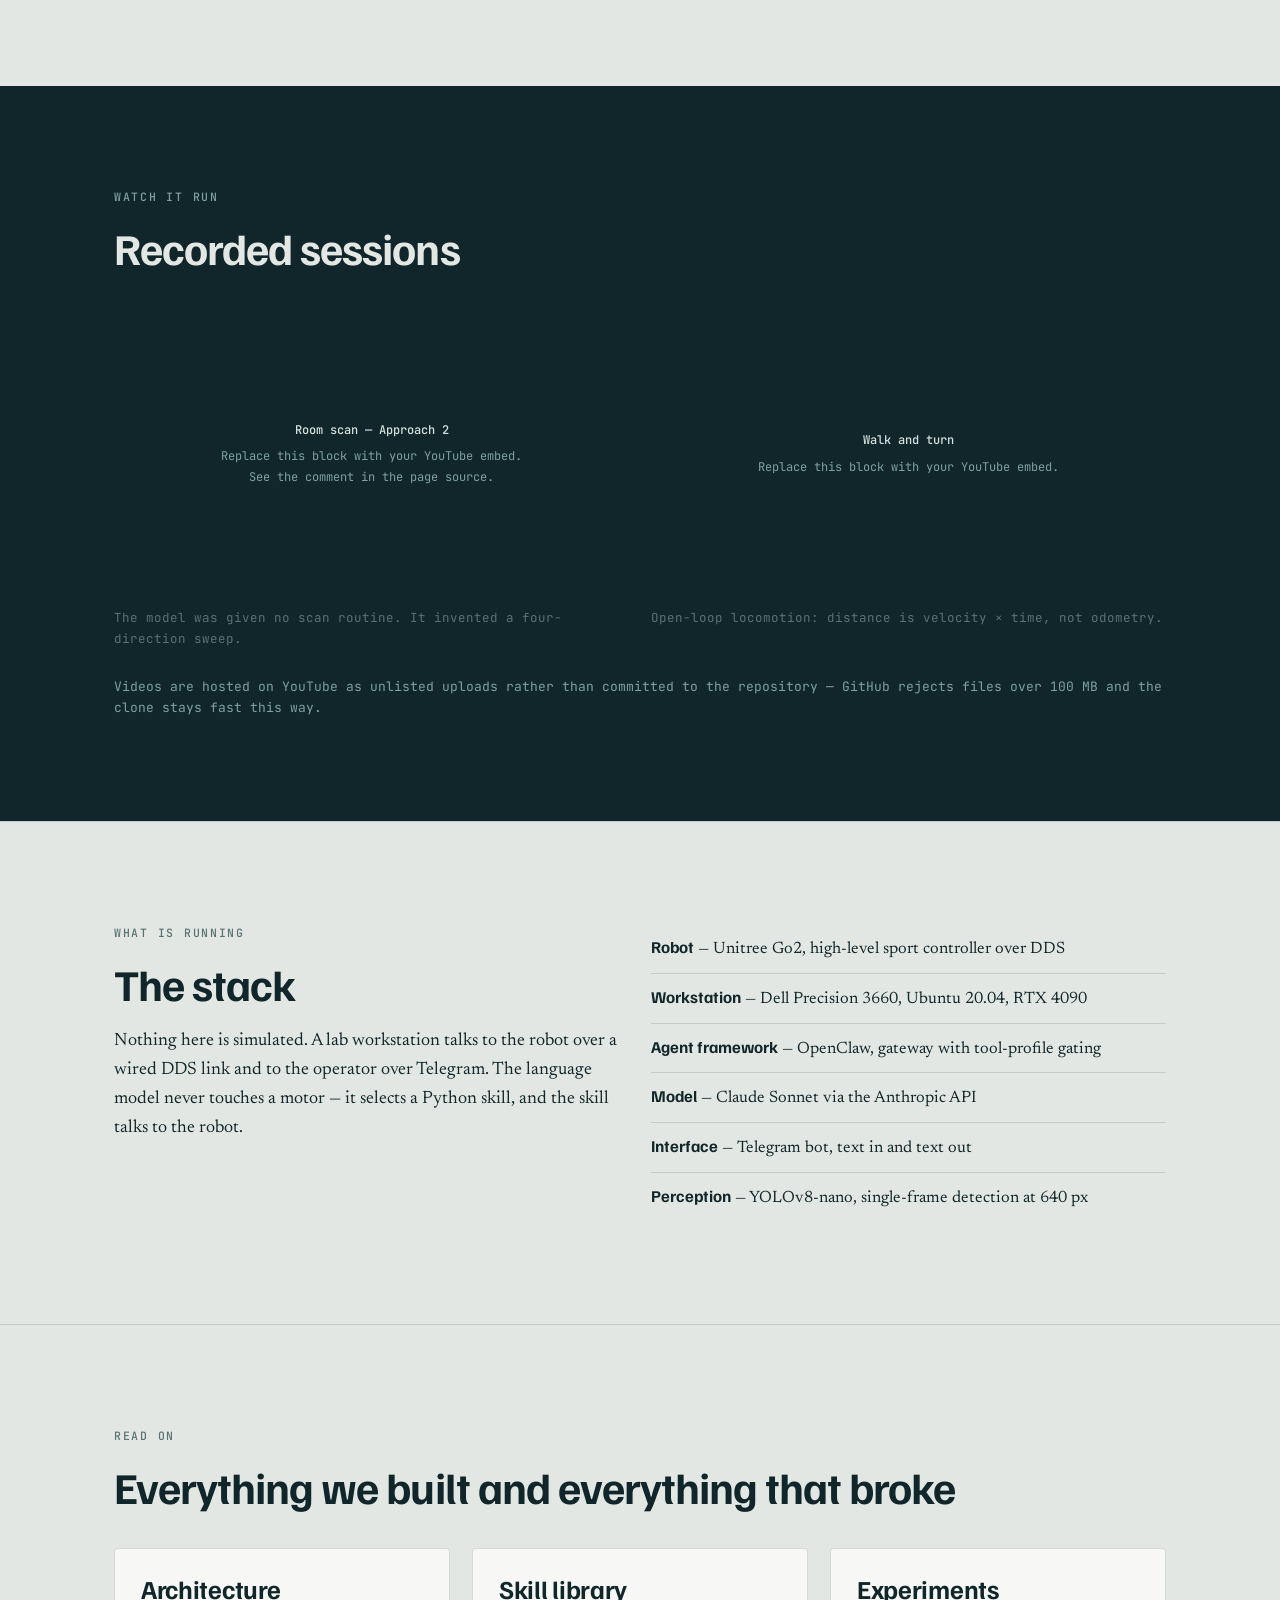
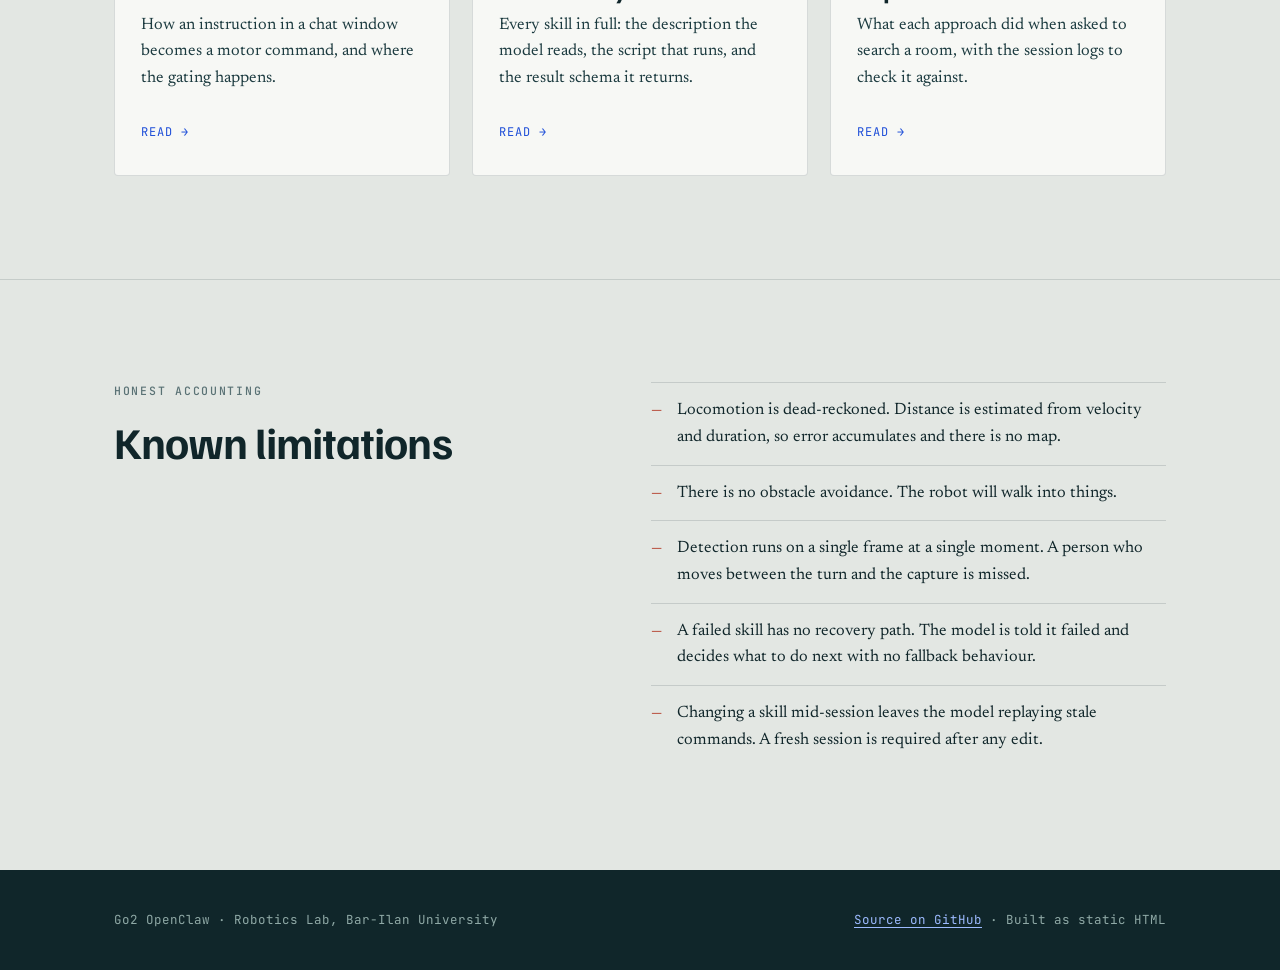
==== commit 289a9c6d: "adding people" ====
--- a/docs/index.html
+++ b/docs/index.html
@@ -22,6 +22,7 @@
     <a class="navlink" href="videos.html">Videos</a>
     <a class="navlink" href="reproduce.html">Reproduce</a>
     <a class="navlink" href="reference.html">Reference</a>
+    <a class="navlink" href="people.html">People</a>
     <a class="navlink" href="https://github.com/TamirAshwal/Go2">GitHub</a>
   </div>
 </header>
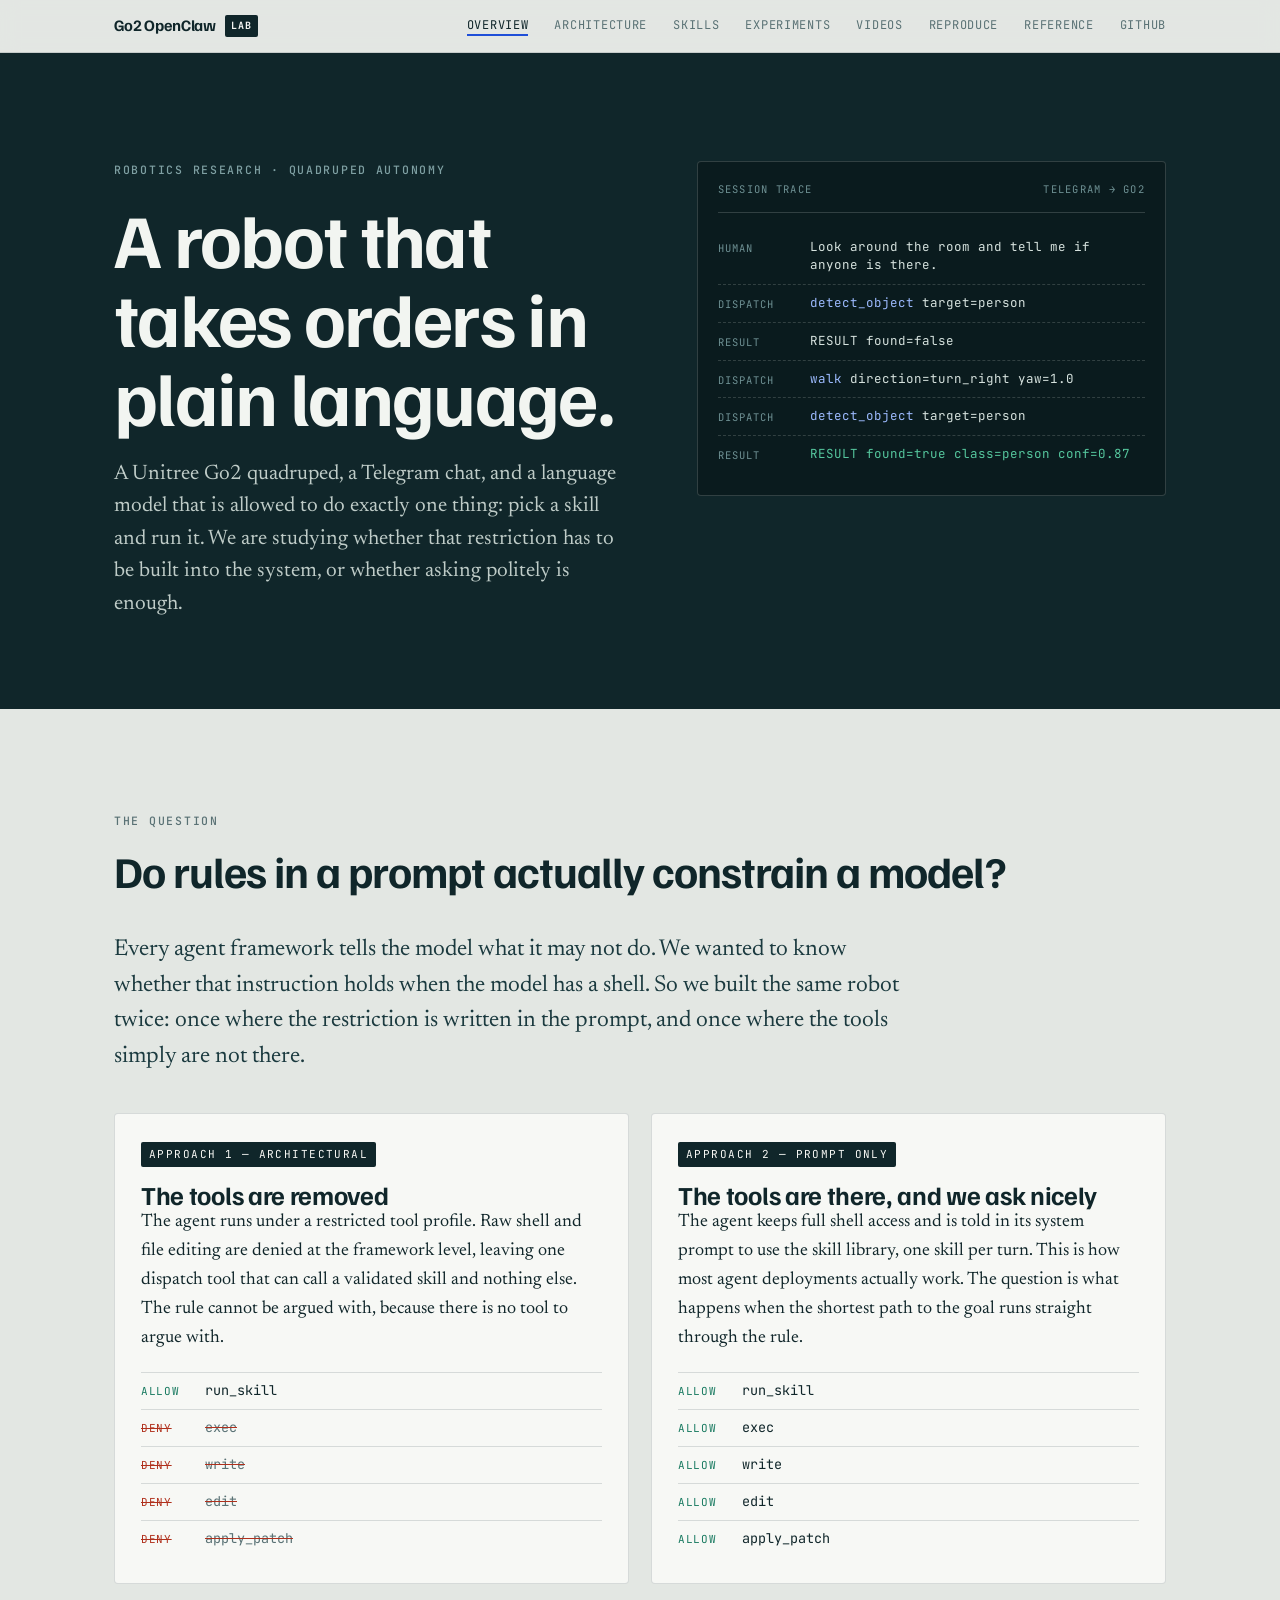
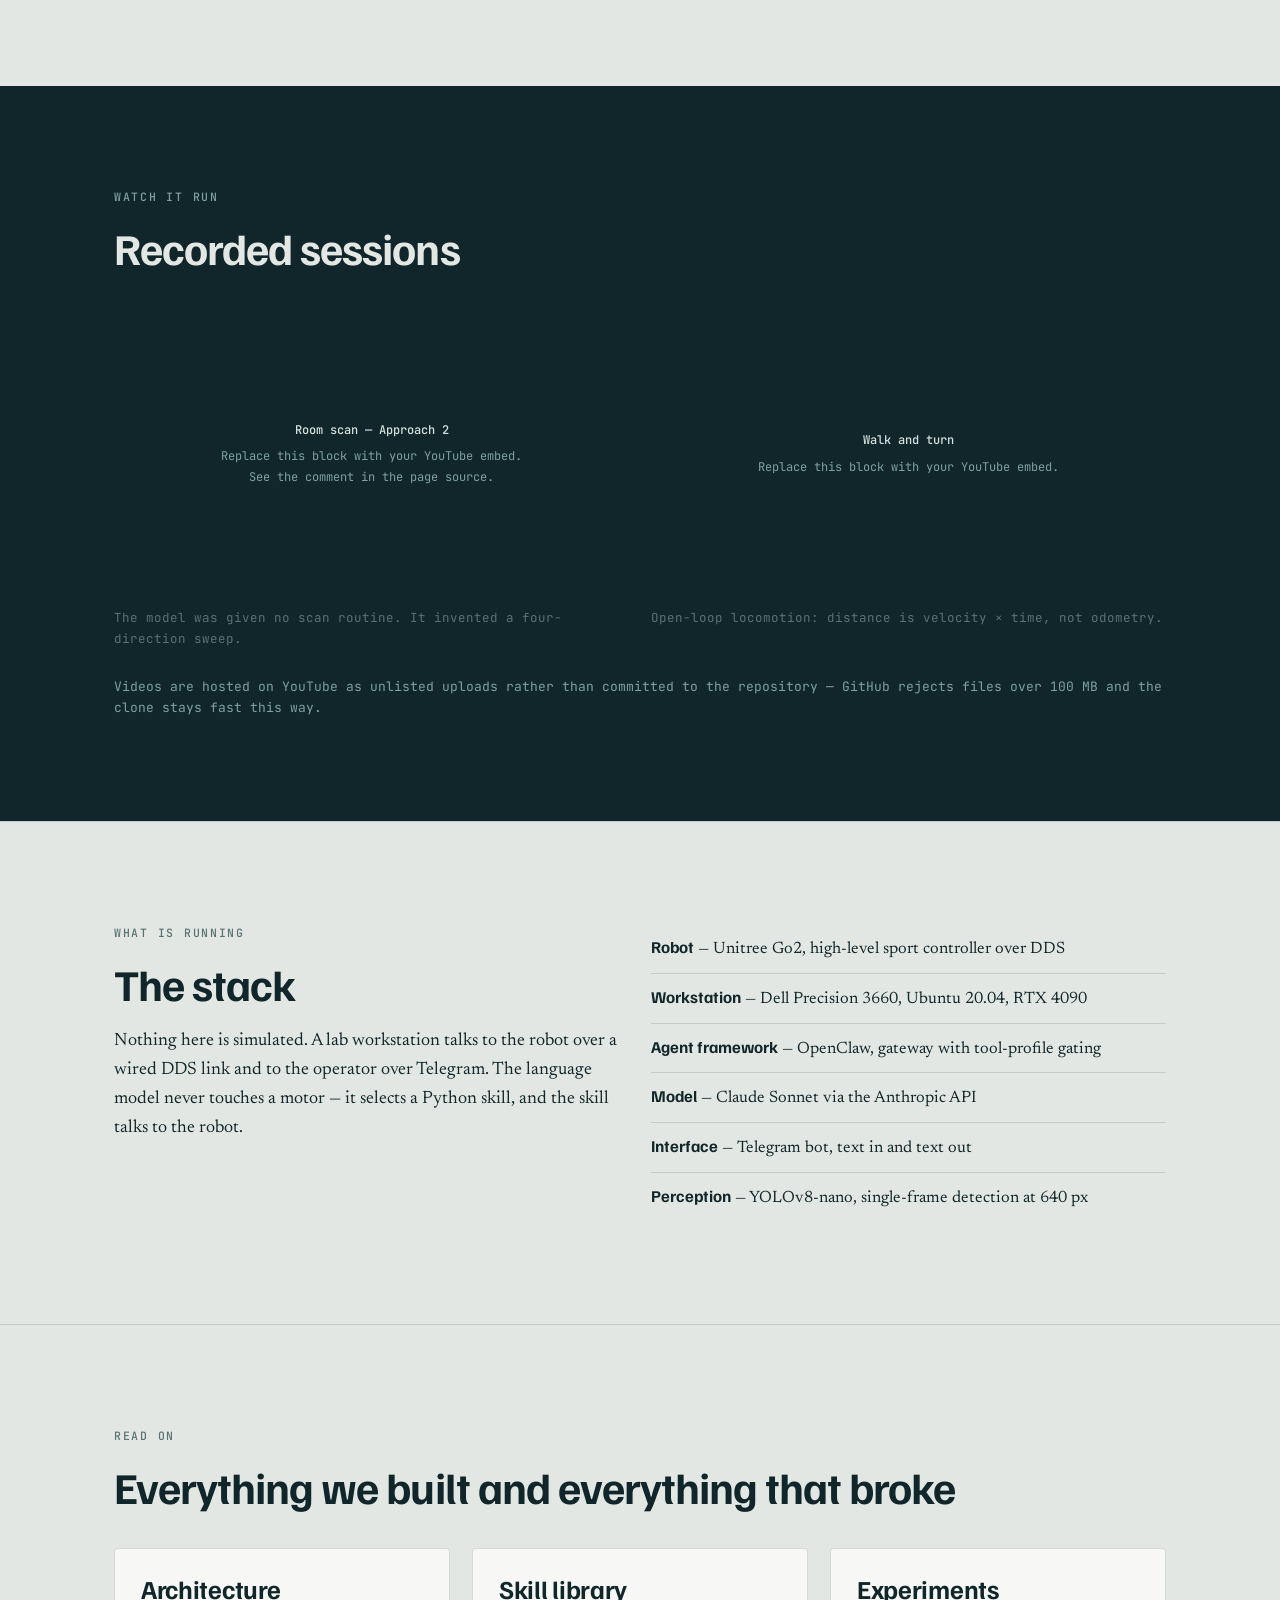
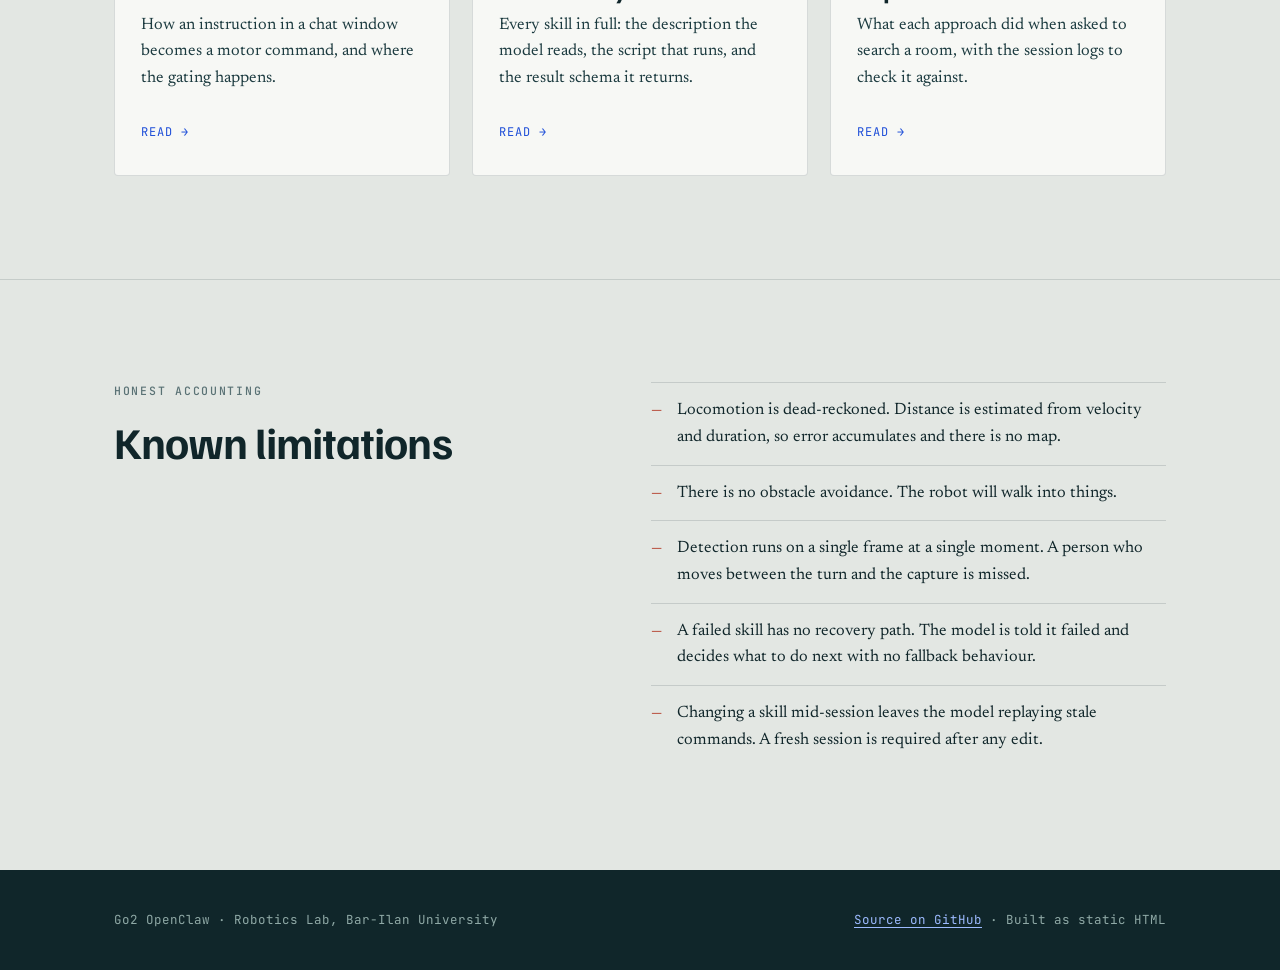
==== commit 332cf1b9: "Revert site to state before People page" ====
--- a/docs/index.html
+++ b/docs/index.html
@@ -22,7 +22,6 @@
     <a class="navlink" href="videos.html">Videos</a>
     <a class="navlink" href="reproduce.html">Reproduce</a>
     <a class="navlink" href="reference.html">Reference</a>
-    <a class="navlink" href="people.html">People</a>
     <a class="navlink" href="https://github.com/TamirAshwal/Go2">GitHub</a>
   </div>
 </header>
